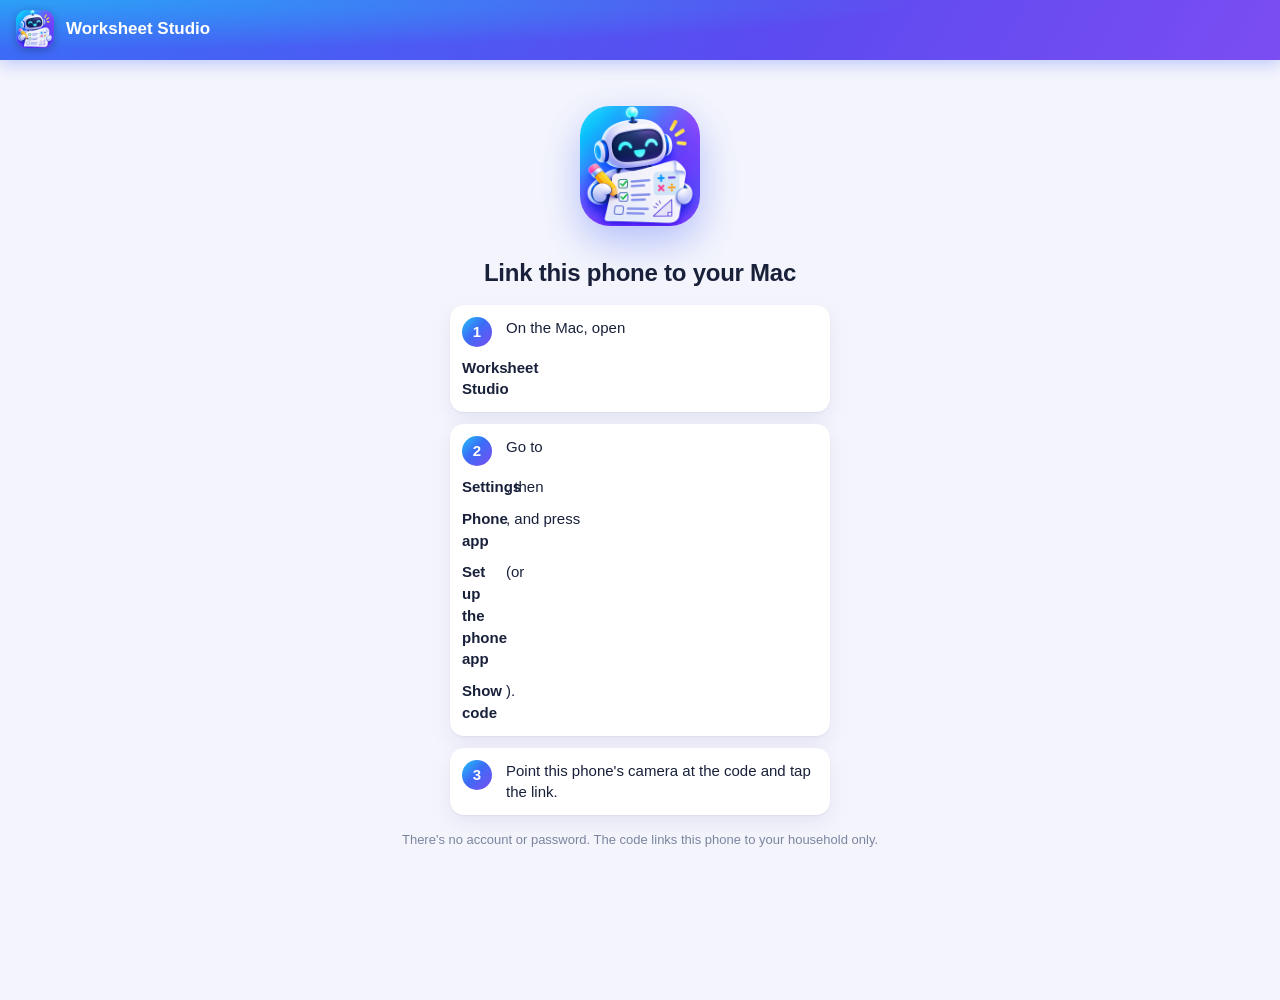
==== app/index.html @ 4eff5974 "Add the Worksheet Studio phone app (installable) Home, To grade, Graded, Progress and Scan screens; " ====
<!DOCTYPE html>
<html lang="en">
<head>
<meta charset="utf-8">
<meta name="viewport" content="width=device-width, initial-scale=1, viewport-fit=cover">
<meta name="theme-color" content="#2B2486">
<meta name="robots" content="noindex">
<title>Worksheet Studio</title>
<link rel="manifest" href="manifest.webmanifest">
<link rel="icon" href="icons/icon-192.png">
<link rel="apple-touch-icon" href="icons/apple-touch.png">
<link rel="stylesheet" href="app.css">
</head>
<body>
<div id="app">
  <header class="top" id="top">
    <img class="logo" src="icons/icon-192.png" alt="">
    <div class="topText"><b id="topTitle">Worksheet Studio</b><span id="syncLine"></span></div>
    <button class="iconBtn" id="refreshBtn" aria-label="Refresh"><svg viewBox="0 0 24 24" width="22" height="22" fill="none" stroke="currentColor" stroke-width="2.2" stroke-linecap="round" stroke-linejoin="round"><path d="M21 12a9 9 0 1 1-3-6.7L21 8"/><path d="M21 3v5h-5"/></svg></button>
  </header>
  <main id="view" class="view"></main>
  <nav class="tabs" id="tabs" aria-label="Sections">
    <button data-tab="home" class="on"><svg viewBox="0 0 24 24"><path d="M3 11 12 3l9 8v9a1 1 0 0 1-1 1h-5v-6h-6v6H4a1 1 0 0 1-1-1z"/></svg><span>Home</span></button>
    <button data-tab="todo"><svg viewBox="0 0 24 24"><rect x="5" y="3" width="14" height="18" rx="2"/><path d="M9 8h6M9 12h6M9 16h3"/></svg><span>To grade</span><i class="badge" id="todoBadge"></i></button>
    <button data-tab="scan" class="scanTab" aria-label="Scan a worksheet"><span class="scanFab"><svg viewBox="0 0 24 24"><path d="M3 8V6a3 3 0 0 1 3-3h2M16 3h2a3 3 0 0 1 3 3v2M21 16v2a3 3 0 0 1-3 3h-2M8 21H6a3 3 0 0 1-3-3v-2"/><circle cx="12" cy="12" r="3.5"/></svg></span><span>Scan</span></button>
    <button data-tab="graded"><svg viewBox="0 0 24 24"><path d="m12 3 2.7 5.6 6.1.9-4.4 4.3 1 6.1L12 17l-5.4 2.9 1-6.1L3.2 9.5l6.1-.9z"/></svg><span>Graded</span></button>
    <button data-tab="kids"><svg viewBox="0 0 24 24"><circle cx="9" cy="8" r="3.5"/><path d="M2.5 20a6.5 6.5 0 0 1 13 0"/><path d="M16 4.5a3.5 3.5 0 0 1 0 7M21.5 20a6.5 6.5 0 0 0-4-6"/></svg><span>Progress</span></button>
  </nav>
</div>
<div id="sheet" class="sheet hidden" role="dialog" aria-modal="true"><div class="sheetPanel" id="sheetPanel"></div></div>
<div id="toast" class="toast hidden"></div>
<script src="lib/render.js"></script>
<script src="lib/smartscan.js"></script>
<script src="app.js"></script>
</body>
</html>
---- app/app.css ----
:root {
  --ink: #18203A; --ink2: #4A5372; --ink3: #7C84A0; --line: #E4E7F2; --paper: #F4F5FC; --white: #fff;
  --blue: #3B5BF6; --blue2: #2D47D6; --wash: #ECEFFE; --violet: #7B4DF2; --cyan: #22C3F8; --navy: #2B2486;
  --yellow: #FFC83D; --green: #1FA36E; --greenW: #E3F6EE; --amber: #D98A00; --amberW: #FFF4DA; --red: #E5484D; --redW: #FDECEC;
  --grad: linear-gradient(135deg, #22C3F8 0%, #3B6CF6 45%, #7B4DF2 100%);
  --r: 16px; --shadow: 0 1px 2px rgba(24,32,58,.06), 0 8px 22px rgba(43,36,134,.08);
  --safeB: env(safe-area-inset-bottom, 0px);
}
* { box-sizing: border-box; -webkit-tap-highlight-color: transparent; }
html, body { margin: 0; background: var(--paper); color: var(--ink); font: 15px/1.45 -apple-system, "Segoe UI", Roboto, "Helvetica Neue", Arial, sans-serif; }
button { font: inherit; color: inherit; cursor: pointer; }
.hidden { display: none !important; }
h1, h2 { margin: 0; letter-spacing: -.01em; }

/* top bar */
.top { position: sticky; top: 0; z-index: 10; display: flex; align-items: center; gap: 12px; padding: calc(10px + env(safe-area-inset-top, 0px)) 16px 12px; color: #fff;
  background: radial-gradient(120% 140% at 0% 0%, rgba(34,195,248,.6), transparent 60%), linear-gradient(120deg, #3B6CF6, #5B4BF0 60%, #7B4DF2); box-shadow: 0 4px 16px rgba(59,91,246,.3); }
.logo { width: 38px; height: 38px; border-radius: 11px; box-shadow: 0 2px 8px rgba(0,0,0,.25); }
.topText { flex: 1; display: flex; flex-direction: column; min-width: 0; }
.topText b { font-size: 17px; }
#syncLine { font-size: 12px; opacity: .9; white-space: nowrap; overflow: hidden; text-overflow: ellipsis; display: flex; align-items: center; gap: 6px; }
.dot { width: 8px; height: 8px; border-radius: 50%; background: #5CF2A8; box-shadow: 0 0 0 3px rgba(92,242,168,.25); flex: 0 0 auto; }
.dot.off { background: #FFC83D; box-shadow: 0 0 0 3px rgba(255,200,61,.25); }
.iconBtn { border: 0; background: rgba(255,255,255,.16); color: #fff; width: 40px; height: 40px; border-radius: 12px; display: grid; place-items: center; }
.iconBtn.turn svg { animation: turn .7s ease; }
@keyframes turn { to { transform: rotate(360deg); } }

.view { padding: 16px 16px calc(110px + var(--safeB)); max-width: 640px; margin: 0 auto; overflow-x: hidden; }
.view > section { animation: in .3s cubic-bezier(.2,.8,.2,1); }
@keyframes in { from { opacity: 0; transform: translateY(8px); } }
.pageT { font-size: 24px; margin: 4px 0 12px; }
h2 { font-size: 16px; margin: 22px 0 10px; }
.hint, .fine { font-size: 13px; color: var(--ink3); margin: 0 0 10px; }

/* bottom tabs */
.tabs { position: fixed; left: 0; right: 0; bottom: 0; z-index: 20; display: grid; grid-template-columns: repeat(5, 1fr); align-items: end; padding: 6px 6px calc(6px + var(--safeB));
  background: rgba(255,255,255,.96); backdrop-filter: blur(12px); border-top: 1px solid var(--line); }
.tabs button { position: relative; border: 0; background: none; display: flex; flex-direction: column; align-items: center; gap: 2px; padding: 6px 0; font-size: 11px; font-weight: 650; color: var(--ink3); }
.tabs svg { width: 24px; height: 24px; fill: none; stroke: currentColor; stroke-width: 2; stroke-linecap: round; stroke-linejoin: round; }
.tabs button.on { color: var(--blue); }
.tabs button.on svg { transform: translateY(-1px); }
.badge { position: absolute; top: 0; left: calc(50% + 6px); min-width: 18px; height: 18px; padding: 0 5px; border-radius: 9px; background: var(--red); color: #fff; font-size: 10.5px; font-style: normal; font-weight: 800; display: grid; place-items: center; }
.badge:empty { display: none; }
.scanTab .scanFab { margin-top: -26px; }
.scanFab { display: grid; place-items: center; width: 58px; height: 58px; border-radius: 20px; background: var(--grad); box-shadow: 0 8px 20px rgba(59,91,246,.45), inset 0 1px 0 rgba(255,255,255,.35); color: #fff; transition: transform .2s cubic-bezier(.34,1.56,.64,1); }
.scanFab svg { width: 28px; height: 28px; fill: none; stroke: #fff; stroke-width: 2.2; stroke-linecap: round; }
.tabs button:active .scanFab { transform: scale(.92); }

/* pairing */
.pair { text-align: center; padding: 30px 6px; }
.pairLogo { width: 120px; height: 120px; border-radius: 30px; box-shadow: 0 16px 40px rgba(59,91,246,.35); animation: bob 2.4s ease-in-out infinite; }
@keyframes bob { 50% { transform: translateY(-8px) rotate(2deg); } }
.pair h1 { margin: 24px 0 14px; font-size: 24px; }
.steps { text-align: left; margin: 0 auto 16px; padding: 0; list-style: none; counter-reset: s; max-width: 380px; display: grid; gap: 12px; }
.steps li { counter-increment: s; display: grid; grid-template-columns: 34px 1fr; gap: 10px; align-items: start; background: #fff; padding: 12px; border-radius: 14px; box-shadow: var(--shadow); }
.steps li::before { content: counter(s); display: grid; place-items: center; width: 30px; height: 30px; border-radius: 50%; background: var(--grad); color: #fff; font-weight: 800; }

/* home */
.hello { font-size: 26px; margin: 4px 0 14px; }
.install { width: 100%; display: flex; align-items: center; gap: 12px; padding: 12px; margin-bottom: 14px; border: 0; border-radius: var(--r); background: #fff; box-shadow: var(--shadow); text-align: left; }
.install img { width: 44px; height: 44px; border-radius: 12px; }
.install span { flex: 1; display: flex; flex-direction: column; }
.install small { color: var(--ink3); }
.install i { font-style: normal; font-weight: 800; color: #fff; background: var(--grad); padding: 8px 14px; border-radius: 999px; }
.stats { display: grid; grid-template-columns: repeat(3, 1fr); gap: 10px; }
.stat { border: 0; text-align: left; padding: 14px 12px; border-radius: var(--r); background: #fff; box-shadow: var(--shadow); display: flex; flex-direction: column; }
.stat b { font-size: 26px; line-height: 1.1; font-weight: 800; }
.stat span { font-size: 12px; color: var(--ink3); font-weight: 600; }
.stat.s1 { background: linear-gradient(140deg, #3B6CF6, #5B4BF0); color: #fff; } .stat.s1 span { color: rgba(255,255,255,.85); }
.stats.mini .stat { padding: 10px 12px; } .stats.mini b { font-size: 21px; }
.kidCards { display: grid; gap: 10px; }
.kid { display: flex; align-items: center; gap: 12px; padding: 12px 14px; border: 0; border-radius: var(--r); background: #fff; box-shadow: var(--shadow); text-align: left; border-left: 5px solid var(--c); }
.kMain { flex: 1; display: flex; flex-direction: column; } .kMain small, .kNums small { color: var(--ink3); font-size: 12.5px; }
.kNums { display: flex; flex-direction: column; align-items: flex-end; } .kNums b { font-size: 22px; font-weight: 800; }
.av { display: inline-grid; place-items: center; width: 40px; height: 40px; border-radius: 50%; background: var(--c); color: #fff; font-weight: 800; flex: 0 0 auto; }
.av.big { width: 56px; height: 56px; font-size: 22px; }
.bigScan { width: 100%; margin-top: 22px; display: flex; align-items: center; gap: 14px; padding: 14px; border: 0; border-radius: 20px; background: #fff; box-shadow: var(--shadow); text-align: left; }
.bigScan span:last-child { display: flex; flex-direction: column; } .bigScan small { color: var(--ink3); }
.good { color: var(--green); } .ok { color: var(--amber); } .low { color: var(--red); }

/* lists */
.list { display: grid; grid-template-columns: minmax(0, 1fr); gap: 8px; }
.rSide b { white-space: nowrap; }
.row { display: flex; align-items: center; gap: 12px; width: 100%; padding: 12px 14px; border: 0; border-radius: 14px; background: #fff; box-shadow: var(--shadow); text-align: left; }
.row:active { transform: scale(.985); }
.rMain { flex: 1; min-width: 0; display: flex; flex-direction: column; }
.rMain b { white-space: nowrap; overflow: hidden; text-overflow: ellipsis; }
.rMain small { color: var(--ink3); font-size: 12.5px; white-space: nowrap; overflow: hidden; text-overflow: ellipsis; }
.rSide { display: flex; flex-direction: column; align-items: flex-end; font-size: 12.5px; flex: 0 0 auto; }
.rSide small { color: var(--ink3); }
.rSide b.done { color: var(--green); } .rSide b.err { color: var(--red); } .rSide b.wait, .rSide b.busy { color: var(--blue2); }
.sub { display: grid; place-items: center; width: 40px; height: 40px; border-radius: 12px; font-size: 20px; background: color-mix(in srgb, var(--c, #3B5BF6) 13%, white); flex: 0 0 auto; }
.sub.big { width: 52px; height: 52px; font-size: 26px; }
.sheetRow { border-left: 4px solid var(--c); }
.pill { flex: 0 0 auto; font-size: 11.5px; font-weight: 750; padding: 3px 10px; border-radius: 999px; background: #EEF0F5; color: #5B6577; }
.pill.p-printed { background: var(--wash); color: var(--blue2); } .pill.p-started { background: var(--amberW); color: var(--amber); }
.pill.p-sent { background: var(--greenW); color: var(--green); }
.sIc { display: grid; place-items: center; width: 38px; height: 38px; border-radius: 50%; background: var(--wash); font-size: 17px; flex: 0 0 auto; }
.scan.done .sIc { background: var(--greenW); color: var(--green); font-size: 20px; }
.scan.err .sIc { background: var(--redW); color: var(--red); font-weight: 900; }
.chips { display: flex; gap: 8px; overflow-x: auto; padding: 2px 0 12px; scrollbar-width: none; }
.chips::-webkit-scrollbar { display: none; }
.chips button { flex: 0 0 auto; border: 1.5px solid var(--line); background: #fff; border-radius: 999px; padding: 7px 15px; font-weight: 650; font-size: 13.5px; color: var(--ink2); }
.chips button.on { background: var(--navy); border-color: var(--navy); color: #fff; }
.dayHead { font-size: 12.5px; font-weight: 750; color: var(--ink3); margin: 10px 2px 0; }
.grade { display: grid; place-items: center; width: 44px; height: 44px; border-radius: 50%; font-weight: 900; font-size: 18px; flex: 0 0 auto; border: 2.5px solid currentColor; }
.grade.g-good { color: var(--green); } .grade.g-ok { color: var(--amber); } .grade.g-low { color: var(--red); }
.pct { font-weight: 800; color: var(--ink2); }
.empty { color: var(--ink3); }
.emptyBig { text-align: center; padding: 40px 10px; display: flex; flex-direction: column; align-items: center; gap: 4px; }
.emptyBig span { font-size: 48px; } .emptyBig small { color: var(--ink3); }

/* progress */
.kidHero { display: flex; align-items: center; gap: 14px; padding: 16px; border-radius: 20px; background: #fff; box-shadow: var(--shadow); margin-bottom: 10px; border-top: 5px solid var(--c); }
.kidHero > div:nth-child(2) { flex: 1; } .kidHero p { margin: 0; color: var(--ink3); }
.kh { display: flex; flex-direction: column; align-items: flex-end; } .kh b { font-size: 34px; font-weight: 900; line-height: 1; } .kh small { color: var(--ink3); font-size: 12px; }
.card { background: #fff; border-radius: var(--r); box-shadow: var(--shadow); padding: 14px; }
.spark { width: 100%; height: auto; aspect-ratio: 320 / 90; display: block; }
.spark .ln { fill: none; stroke: var(--blue); stroke-width: 3; stroke-linejoin: round; stroke-linecap: round; }
.spark .pt { stroke: #fff; stroke-width: 2; fill: var(--blue); } .spark .pt.good { fill: var(--green); } .spark .pt.ok { fill: var(--amber); } .spark .pt.low { fill: var(--red); }
.spark .ref { stroke: var(--line); stroke-dasharray: 4 4; } .spark .refT { font-size: 10px; fill: var(--ink3); text-anchor: end; }
.bars { display: grid; gap: 12px; }
.bar { display: grid; grid-template-columns: 1fr auto auto; grid-template-rows: auto auto; column-gap: 8px; align-items: center; }
.bl { font-weight: 650; font-size: 14px; } .bar b { font-weight: 800; } .bar small { color: var(--ink3); font-size: 11px; }
.bt { grid-column: 1 / -1; height: 8px; border-radius: 4px; background: #EEF0F7; overflow: hidden; margin-top: 4px; }
.bt i { display: block; height: 100%; border-radius: 4px; background: var(--c); animation: grow .8s cubic-bezier(.2,.8,.2,1); transform-origin: left; }
@keyframes grow { from { transform: scaleX(0); } }
.weak div { display: flex; justify-content: space-between; padding: 8px 0; border-bottom: 1px solid var(--line); }
.weak b { font-weight: 800; }

/* bottom sheet */
.sheet { position: fixed; inset: 0; z-index: 50; background: rgba(24,32,58,0); transition: background .25s; }
.sheet.open { background: rgba(24,32,58,.45); }
.sheetPanel { position: absolute; left: 0; right: 0; bottom: 0; max-height: 88vh; overflow-y: auto; background: #fff; border-radius: 22px 22px 0 0; padding: 22px 18px calc(18px + var(--safeB)); transform: translateY(100%); transition: transform .3s cubic-bezier(.2,.8,.2,1); max-width: 640px; margin: 0 auto; }
.sheetPanel::before { content: ""; display: block; width: 44px; height: 5px; border-radius: 3px; background: var(--line); margin: -10px auto 14px; }
.sheet.open .sheetPanel { transform: none; }
.shHead, .resHead { display: flex; gap: 14px; align-items: center; margin-bottom: 14px; }
.shHead h2, .resHead h2 { margin: 0; font-size: 19px; } .shHead p, .resHead p { margin: 2px 0 0; color: var(--ink3); }
.facts { display: grid; grid-template-columns: auto 1fr; gap: 6px 14px; margin: 0 0 18px; } .facts dt { color: var(--ink3); } .facts dd { margin: 0; font-weight: 650; }
.bigGrade { display: grid; place-items: center; width: 74px; height: 74px; border-radius: 50%; border: 4px solid currentColor; font-size: 30px; font-weight: 900; line-height: 1; flex: 0 0 auto; transform: rotate(-6deg); animation: stamp .5s cubic-bezier(.34,1.56,.64,1); }
.bigGrade small { font-size: 12px; font-weight: 700; }
.bigGrade.g-good { color: var(--green); } .bigGrade.g-ok { color: var(--amber); } .bigGrade.g-low { color: var(--red); }
@keyframes stamp { from { transform: scale(1.8) rotate(-20deg); opacity: 0; } }
.tally b.ok { color: var(--green); } .tally b.no { color: var(--red); }
.qs { list-style: none; margin: 0 0 16px; padding: 0; display: grid; gap: 8px; }
.qs li { display: flex; gap: 10px; padding: 10px; border-radius: 12px; background: #F8F9FD; }
.qm { display: grid; place-items: center; width: 28px; height: 28px; border-radius: 50%; font-weight: 900; flex: 0 0 auto; color: #fff; }
.qs .qok .qm { background: var(--green); } .qs .qno .qm { background: var(--red); } .qs .qhalf .qm { background: var(--amber); } .qs .qwait .qm { background: var(--ink3); }
.qq { margin: 0 0 4px; font-size: 13.5px; } .qa { margin: 0; font-size: 13.5px; color: var(--ink2); }
.key { color: var(--green); font-weight: 650; }

/* buttons */
.primary, .ghost { display: flex; align-items: center; justify-content: center; gap: 8px; border-radius: 14px; padding: 14px; font-weight: 750; font-size: 16px; border: 0; }
.primary { background: var(--grad); color: #fff; box-shadow: 0 6px 16px rgba(59,91,246,.35); }
.primary:disabled { background: #C9CEE0; box-shadow: none; }
.ghost { background: #fff; border: 1.5px solid var(--line); color: var(--ink2); }
.wide { width: 100%; margin-top: 10px; }
.link { border: 0; background: none; color: var(--blue); font-weight: 700; padding: 6px; }

/* scan */
.which { display: flex; align-items: center; gap: 12px; padding: 12px 14px; border-radius: var(--r); background: #fff; box-shadow: var(--shadow); border: 2px dashed #BCC6F2; }
.which.set { border: 2px solid var(--blue); }
.warn { background: var(--redW); color: #B42318; padding: 10px 12px; border-radius: 12px; font-size: 13.5px; font-weight: 600; margin: 10px 0 0; }
.warn.soft { background: var(--amberW); color: #8A5A00; }
.pages { display: grid; grid-template-columns: repeat(3, 1fr); gap: 10px; margin: 14px 0; }
.pg { position: relative; aspect-ratio: 3 / 4; border-radius: 10px; overflow: hidden; background: #fff; box-shadow: 0 3px 10px rgba(0,0,0,.15); animation: pop .35s cubic-bezier(.34,1.56,.64,1); }
.pg.bad { outline: 3px solid var(--red); }
@keyframes pop { from { transform: scale(.6); opacity: 0; } }
.pg img { width: 100%; height: 100%; object-fit: cover; display: block; }
.pgL { position: absolute; left: 6px; bottom: 6px; background: var(--navy); color: #fff; font-size: 11.5px; font-weight: 800; border-radius: 999px; padding: 2px 8px; display: flex; align-items: center; gap: 4px; }
.pg button { position: absolute; right: 5px; top: 5px; width: 28px; height: 28px; border-radius: 50%; border: 0; background: rgba(0,0,0,.6); color: #fff; font-size: 18px; line-height: 1; }
.addTile { display: grid; place-items: center; aspect-ratio: 3 / 4; border-radius: 10px; border: 2.5px dashed #B9C3F5; color: var(--blue); font-weight: 800; font-size: 13px; text-align: center; padding: 8px; background: #F5F7FF; }
.addTile b { display: block; font-size: 30px; line-height: 1; }
.scanBtns { display: grid; grid-template-columns: 1.4fr 1fr; gap: 10px; }
.btnCam, .btnLib { display: flex; align-items: center; justify-content: center; padding: 14px 10px; border-radius: 14px; font-weight: 750; text-align: center; }
.btnCam { background: var(--yellow); color: #3A2600; box-shadow: inset 0 -3px 0 rgba(0,0,0,.1); }
.btnLib { background: #fff; border: 1.5px solid var(--line); color: var(--ink2); }
.tips { margin: 16px 0 0; padding-left: 20px; color: var(--ink3); font-size: 13px; }

.spin { display: inline-block; width: 18px; height: 18px; border-radius: 50%; border: 3px solid rgba(59,91,246,.25); border-top-color: var(--blue); animation: turn .8s linear infinite; }
.spin.sm { width: 13px; height: 13px; border-width: 2px; border-color: rgba(255,255,255,.4); border-top-color: #fff; }
.toast { position: fixed; left: 16px; right: 16px; bottom: calc(96px + var(--safeB)); z-index: 60; margin: 0 auto; max-width: 480px; background: var(--ink); color: #fff; padding: 13px 16px; border-radius: 14px; font-weight: 600; box-shadow: 0 10px 30px rgba(0,0,0,.25); animation: toastIn .35s cubic-bezier(.34,1.56,.64,1); }
.toast.good { background: var(--green); }
@keyframes toastIn { from { transform: translateY(20px); opacity: 0; } }
@media (prefers-reduced-motion: reduce) { *, *::before, *::after { animation: none !important; transition: none !important; } }
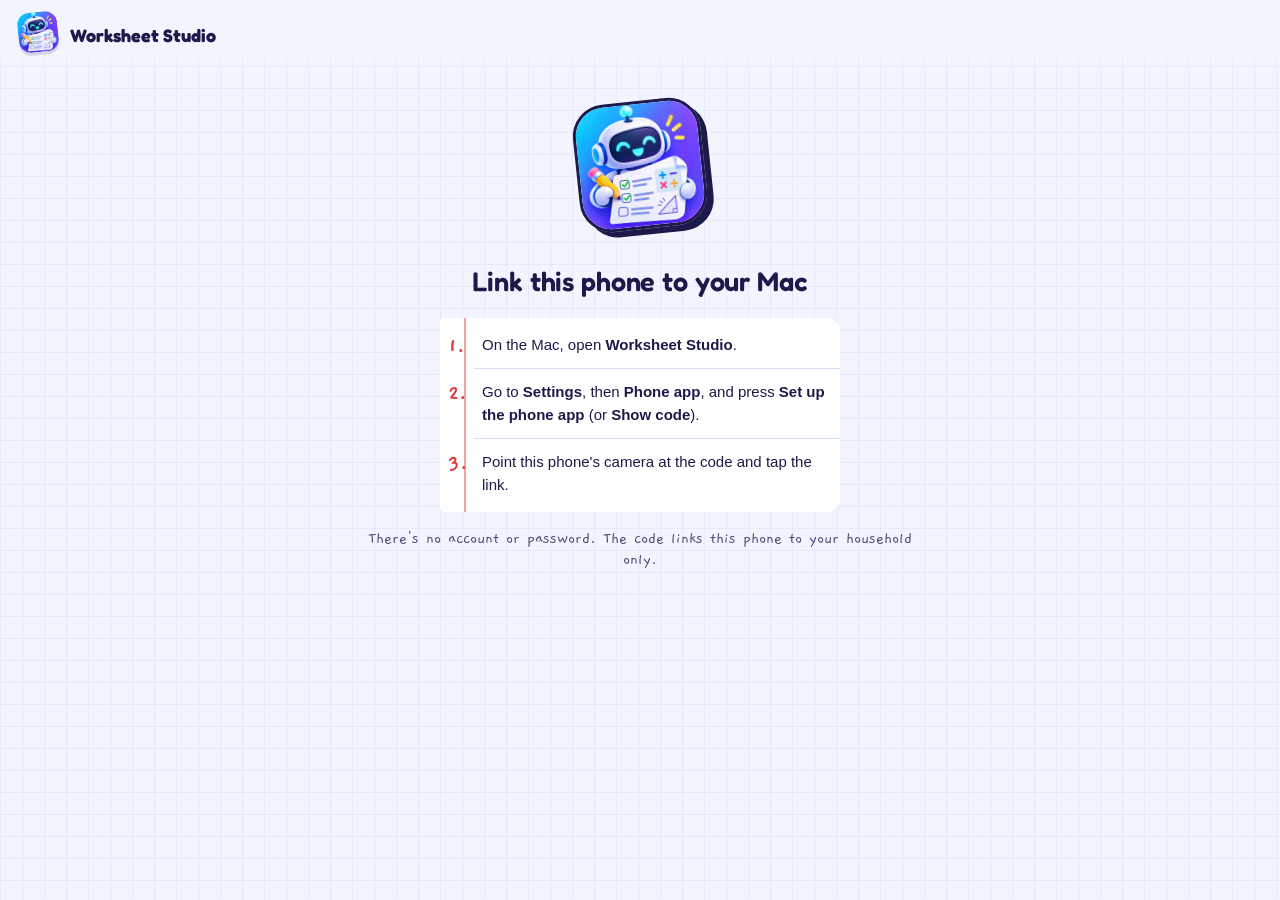
==== commit 3bba63bf: "Phone app: grading-desk design, per-phone names Graph paper, notebook-paper lists, red-pen grade mar" ====
--- a/app/index.html
+++ b/app/index.html
@@ -9,12 +9,14 @@
 <link rel="manifest" href="manifest.webmanifest">
 <link rel="icon" href="icons/icon-192.png">
 <link rel="apple-touch-icon" href="icons/apple-touch.png">
+<link rel="preconnect" href="https://fonts.googleapis.com"><link rel="preconnect" href="https://fonts.gstatic.com" crossorigin>
+<link rel="stylesheet" href="https://fonts.googleapis.com/css2?family=Fredoka:wght@500;600;700&family=Gaegu:wght@400;700&display=swap">
 <link rel="stylesheet" href="app.css">
 </head>
 <body>
 <div id="app">
   <header class="top" id="top">
-    <img class="logo" src="icons/icon-192.png" alt="">
+    <button class="logoBtn" data-act="me" aria-label="About this phone"><img class="logo" src="icons/icon-192.png" alt=""></button>
     <div class="topText"><b id="topTitle">Worksheet Studio</b><span id="syncLine"></span></div>
     <button class="iconBtn" id="refreshBtn" aria-label="Refresh"><svg viewBox="0 0 24 24" width="22" height="22" fill="none" stroke="currentColor" stroke-width="2.2" stroke-linecap="round" stroke-linejoin="round"><path d="M21 12a9 9 0 1 1-3-6.7L21 8"/><path d="M21 3v5h-5"/></svg></button>
   </header>
@@ -22,7 +24,7 @@
   <nav class="tabs" id="tabs" aria-label="Sections">
     <button data-tab="home" class="on"><svg viewBox="0 0 24 24"><path d="M3 11 12 3l9 8v9a1 1 0 0 1-1 1h-5v-6h-6v6H4a1 1 0 0 1-1-1z"/></svg><span>Home</span></button>
     <button data-tab="todo"><svg viewBox="0 0 24 24"><rect x="5" y="3" width="14" height="18" rx="2"/><path d="M9 8h6M9 12h6M9 16h3"/></svg><span>To grade</span><i class="badge" id="todoBadge"></i></button>
-    <button data-tab="scan" class="scanTab" aria-label="Scan a worksheet"><span class="scanFab"><svg viewBox="0 0 24 24"><path d="M3 8V6a3 3 0 0 1 3-3h2M16 3h2a3 3 0 0 1 3 3v2M21 16v2a3 3 0 0 1-3 3h-2M8 21H6a3 3 0 0 1-3-3v-2"/><circle cx="12" cy="12" r="3.5"/></svg></span><span>Scan</span></button>
+    <button data-tab="scan" class="scanTab" aria-label="Scan a worksheet"><span class="robotBtn"><img src="icons/icon-192.png" alt=""></span><span>Scan</span></button>
     <button data-tab="graded"><svg viewBox="0 0 24 24"><path d="m12 3 2.7 5.6 6.1.9-4.4 4.3 1 6.1L12 17l-5.4 2.9 1-6.1L3.2 9.5l6.1-.9z"/></svg><span>Graded</span></button>
     <button data-tab="kids"><svg viewBox="0 0 24 24"><circle cx="9" cy="8" r="3.5"/><path d="M2.5 20a6.5 6.5 0 0 1 13 0"/><path d="M16 4.5a3.5 3.5 0 0 1 0 7M21.5 20a6.5 6.5 0 0 0-4-6"/></svg><span>Progress</span></button>
   </nav>
--- a/app/app.css
+++ b/app/app.css
@@ -1,185 +1,235 @@
+/* Worksheet Studio phone app: "the grading desk".
+   Graph paper underneath, lined notebook paper for lists, a red pen for marks, a highlighter for
+   titles, and the robot as the scan button. Boldness goes into the red-pen marks; the rest stays quiet. */
 :root {
-  --ink: #18203A; --ink2: #4A5372; --ink3: #7C84A0; --line: #E4E7F2; --paper: #F4F5FC; --white: #fff;
-  --blue: #3B5BF6; --blue2: #2D47D6; --wash: #ECEFFE; --violet: #7B4DF2; --cyan: #22C3F8; --navy: #2B2486;
-  --yellow: #FFC83D; --green: #1FA36E; --greenW: #E3F6EE; --amber: #D98A00; --amberW: #FFF4DA; --red: #E5484D; --redW: #FDECEC;
-  --grad: linear-gradient(135deg, #22C3F8 0%, #3B6CF6 45%, #7B4DF2 100%);
-  --r: 16px; --shadow: 0 1px 2px rgba(24,32,58,.06), 0 8px 22px rgba(43,36,134,.08);
-  --safeB: env(safe-area-inset-bottom, 0px);
+  --grid: #F2F5FD; --gridLine: rgba(59, 91, 246, .075);
+  --ink: #1C1A4A; --ink2: #4B4F78; --ink3: #8389AC; --rule: #D5DEF6; --paper: #FFFFFF;
+  --blue: #3B5BF6; --cyan: #22C3F8; --violet: #7B4DF2;
+  --pen: #E0393E; --hl: #FFE15A; --hlSoft: rgba(255, 225, 90, .55); --mint: #12A37A; --amber: #C77C00;
+  --display: "Fredoka", "Baloo 2", ui-rounded, "Segoe UI", Roboto, sans-serif;
+  --hand: "Gaegu", "Patrick Hand", "Comic Neue", cursive;
+  --body: Roboto, "Segoe UI", -apple-system, "Helvetica Neue", Arial, sans-serif;
+  --safeB: env(safe-area-inset-bottom, 0px); --safeT: env(safe-area-inset-top, 0px);
 }
 * { box-sizing: border-box; -webkit-tap-highlight-color: transparent; }
-html, body { margin: 0; background: var(--paper); color: var(--ink); font: 15px/1.45 -apple-system, "Segoe UI", Roboto, "Helvetica Neue", Arial, sans-serif; }
+html, body { margin: 0; color: var(--ink); font: 15px/1.5 var(--body); background-color: var(--grid);
+  background-image: linear-gradient(var(--gridLine) 1px, transparent 1px), linear-gradient(90deg, var(--gridLine) 1px, transparent 1px);
+  background-size: 22px 22px; background-attachment: fixed; }
 button { font: inherit; color: inherit; cursor: pointer; }
 .hidden { display: none !important; }
-h1, h2 { margin: 0; letter-spacing: -.01em; }
-
-/* top bar */
-.top { position: sticky; top: 0; z-index: 10; display: flex; align-items: center; gap: 12px; padding: calc(10px + env(safe-area-inset-top, 0px)) 16px 12px; color: #fff;
-  background: radial-gradient(120% 140% at 0% 0%, rgba(34,195,248,.6), transparent 60%), linear-gradient(120deg, #3B6CF6, #5B4BF0 60%, #7B4DF2); box-shadow: 0 4px 16px rgba(59,91,246,.3); }
-.logo { width: 38px; height: 38px; border-radius: 11px; box-shadow: 0 2px 8px rgba(0,0,0,.25); }
-.topText { flex: 1; display: flex; flex-direction: column; min-width: 0; }
-.topText b { font-size: 17px; }
-#syncLine { font-size: 12px; opacity: .9; white-space: nowrap; overflow: hidden; text-overflow: ellipsis; display: flex; align-items: center; gap: 6px; }
-.dot { width: 8px; height: 8px; border-radius: 50%; background: #5CF2A8; box-shadow: 0 0 0 3px rgba(92,242,168,.25); flex: 0 0 auto; }
-.dot.off { background: #FFC83D; box-shadow: 0 0 0 3px rgba(255,200,61,.25); }
-.iconBtn { border: 0; background: rgba(255,255,255,.16); color: #fff; width: 40px; height: 40px; border-radius: 12px; display: grid; place-items: center; }
+h1, h2, h3 { margin: 0; font-family: var(--display); font-weight: 600; letter-spacing: -.005em; }
+:focus-visible { outline: 3px solid var(--blue); outline-offset: 2px; border-radius: 6px; }
+
+/* ---------- top: the robot on the desk, no bar ---------- */
+.top { position: sticky; top: 0; z-index: 10; display: flex; align-items: center; gap: 12px; padding: calc(12px + var(--safeT)) 18px 10px;
+  background: linear-gradient(var(--grid) 70%, rgba(242,245,253,0)); }
+.logo { width: 40px; height: 40px; border-radius: 12px; transform: rotate(-6deg); box-shadow: 0 3px 0 rgba(28,26,74,.15); }
+.topText { flex: 1; min-width: 0; display: flex; flex-direction: column; line-height: 1.15; }
+.topText b { font-family: var(--display); font-weight: 700; font-size: 18px; }
+#syncLine { font-family: var(--hand); font-size: 16px; color: var(--ink2); white-space: nowrap; overflow: hidden; text-overflow: ellipsis; display: flex; align-items: center; gap: 6px; }
+.dot { width: 8px; height: 8px; border-radius: 50%; background: var(--mint); flex: 0 0 auto; }
+.dot.off { background: var(--amber); }
+.iconBtn { border: 2px solid var(--ink); background: var(--paper); color: var(--ink); width: 40px; height: 40px; border-radius: 50%; display: grid; place-items: center; box-shadow: 2px 2px 0 var(--ink); }
+.iconBtn:active { transform: translate(2px, 2px); box-shadow: none; }
 .iconBtn.turn svg { animation: turn .7s ease; }
 @keyframes turn { to { transform: rotate(360deg); } }
 
-.view { padding: 16px 16px calc(110px + var(--safeB)); max-width: 640px; margin: 0 auto; overflow-x: hidden; }
-.view > section { animation: in .3s cubic-bezier(.2,.8,.2,1); }
-@keyframes in { from { opacity: 0; transform: translateY(8px); } }
-.pageT { font-size: 24px; margin: 4px 0 12px; }
-h2 { font-size: 16px; margin: 22px 0 10px; }
-.hint, .fine { font-size: 13px; color: var(--ink3); margin: 0 0 10px; }
-
-/* bottom tabs */
-.tabs { position: fixed; left: 0; right: 0; bottom: 0; z-index: 20; display: grid; grid-template-columns: repeat(5, 1fr); align-items: end; padding: 6px 6px calc(6px + var(--safeB));
-  background: rgba(255,255,255,.96); backdrop-filter: blur(12px); border-top: 1px solid var(--line); }
-.tabs button { position: relative; border: 0; background: none; display: flex; flex-direction: column; align-items: center; gap: 2px; padding: 6px 0; font-size: 11px; font-weight: 650; color: var(--ink3); }
+.view { padding: 6px 18px calc(118px + var(--safeB)); max-width: 620px; margin: 0 auto; overflow-x: hidden; }
+.view > section { animation: in .28s ease-out; }
+@keyframes in { from { opacity: 0; transform: translateY(6px); } }
+
+/* page titles get one highlighter stroke */
+.pageT, .hello { font-size: 30px; font-weight: 700; margin: 6px 0 14px; line-height: 1.15; }
+.pageT span, .hello span { background: linear-gradient(transparent 52%, var(--hlSoft) 52%, var(--hlSoft) 90%, transparent 90%); padding: 0 4px; margin-left: -4px; box-decoration-break: clone; -webkit-box-decoration-break: clone; }
+h2 { font-size: 18px; margin: 24px 0 10px; }
+.hint, .fine { font-family: var(--hand); font-size: 17px; color: var(--ink2); margin: 0 0 10px; line-height: 1.25; }
+
+/* ---------- bottom: ink bar with the robot as the scan button ---------- */
+.tabs { position: fixed; left: 10px; right: 10px; bottom: calc(10px + var(--safeB)); z-index: 20; display: grid; grid-template-columns: repeat(5, 1fr); align-items: end;
+  padding: 8px 4px 7px; background: var(--ink); border-radius: 22px; box-shadow: 0 10px 28px rgba(28,26,74,.35); max-width: 600px; margin: 0 auto; }
+.tabs button { position: relative; border: 0; background: none; display: flex; flex-direction: column; align-items: center; gap: 3px; padding: 4px 0; font-size: 11px; font-weight: 600; color: rgba(255,255,255,.62); }
 .tabs svg { width: 24px; height: 24px; fill: none; stroke: currentColor; stroke-width: 2; stroke-linecap: round; stroke-linejoin: round; }
-.tabs button.on { color: var(--blue); }
-.tabs button.on svg { transform: translateY(-1px); }
-.badge { position: absolute; top: 0; left: calc(50% + 6px); min-width: 18px; height: 18px; padding: 0 5px; border-radius: 9px; background: var(--red); color: #fff; font-size: 10.5px; font-style: normal; font-weight: 800; display: grid; place-items: center; }
+.tabs button.on { color: #fff; }
+.tabs button.on::after { content: ""; position: absolute; bottom: -4px; width: 18px; height: 3px; border-radius: 2px; background: var(--hl); }
+.badge { position: absolute; top: -2px; left: calc(50% + 5px); min-width: 18px; height: 18px; padding: 0 5px; border-radius: 9px; background: var(--pen); color: #fff; font-size: 10.5px; font-style: normal; font-weight: 800; display: grid; place-items: center; border: 2px solid var(--ink); }
 .badge:empty { display: none; }
-.scanTab .scanFab { margin-top: -26px; }
-.scanFab { display: grid; place-items: center; width: 58px; height: 58px; border-radius: 20px; background: var(--grad); box-shadow: 0 8px 20px rgba(59,91,246,.45), inset 0 1px 0 rgba(255,255,255,.35); color: #fff; transition: transform .2s cubic-bezier(.34,1.56,.64,1); }
-.scanFab svg { width: 28px; height: 28px; fill: none; stroke: #fff; stroke-width: 2.2; stroke-linecap: round; }
-.tabs button:active .scanFab { transform: scale(.92); }
-
-/* pairing */
-.pair { text-align: center; padding: 30px 6px; }
-.pairLogo { width: 120px; height: 120px; border-radius: 30px; box-shadow: 0 16px 40px rgba(59,91,246,.35); animation: bob 2.4s ease-in-out infinite; }
-@keyframes bob { 50% { transform: translateY(-8px) rotate(2deg); } }
-.pair h1 { margin: 24px 0 14px; font-size: 24px; }
-.steps { text-align: left; margin: 0 auto 16px; padding: 0; list-style: none; counter-reset: s; max-width: 380px; display: grid; gap: 12px; }
-.steps li { counter-increment: s; display: grid; grid-template-columns: 34px 1fr; gap: 10px; align-items: start; background: #fff; padding: 12px; border-radius: 14px; box-shadow: var(--shadow); }
-.steps li::before { content: counter(s); display: grid; place-items: center; width: 30px; height: 30px; border-radius: 50%; background: var(--grad); color: #fff; font-weight: 800; }
-
-/* home */
-.hello { font-size: 26px; margin: 4px 0 14px; }
-.install { width: 100%; display: flex; align-items: center; gap: 12px; padding: 12px; margin-bottom: 14px; border: 0; border-radius: var(--r); background: #fff; box-shadow: var(--shadow); text-align: left; }
+.robotBtn { display: grid; place-items: center; width: 64px; height: 64px; margin-top: -30px; border-radius: 50%; background: var(--hl); border: 3px solid var(--ink); box-shadow: 0 6px 0 rgba(0,0,0,.25); overflow: hidden; }
+.robotBtn img { width: 112%; height: 112%; object-fit: cover; }
+.scanTab.on::after { display: none; }
+.scanTab:active .robotBtn { transform: translateY(3px); box-shadow: 0 3px 0 rgba(0,0,0,.25); }
+.scanTab.on .robotBtn { animation: blink .5s ease; }
+@keyframes blink { 40% { transform: scale(1.08) rotate(-6deg); } }
+
+/* ---------- lined notebook paper for every list ---------- */
+.paper { position: relative; background: var(--paper); border-radius: 4px 14px 14px 4px; padding: 4px 0 4px 26px; box-shadow: 0 1px 0 var(--rule), 3px 4px 0 rgba(28,26,74,.06); }
+.paper::before { content: ""; position: absolute; left: 18px; top: 0; bottom: 0; width: 2px; background: rgba(224,57,62,.45); }
+.paper::after { content: ""; position: absolute; left: 5px; top: 18px; bottom: 18px; width: 7px; background: radial-gradient(circle, var(--grid) 3.2px, transparent 3.6px) 0 0 / 7px 64px repeat-y; }
+.row { display: flex; align-items: center; gap: 12px; width: 100%; min-height: 60px; padding: 10px 14px 10px 10px; border: 0; border-bottom: 1px solid var(--rule); background: none; text-align: left; }
+.row:last-child { border-bottom: 0; }
+.row:active { background: rgba(255,225,90,.25); }
+.rMain { flex: 1; min-width: 0; display: flex; flex-direction: column; line-height: 1.3; }
+.rMain b { font-weight: 600; white-space: nowrap; overflow: hidden; text-overflow: ellipsis; }
+.rMain small { color: var(--ink3); font-size: 13px; white-space: nowrap; overflow: hidden; text-overflow: ellipsis; }
+.rSide { display: flex; flex-direction: column; align-items: flex-end; flex: 0 0 auto; text-align: right; }
+.rSide b { font-family: var(--hand); font-size: 18px; font-weight: 700; white-space: nowrap; line-height: 1.1; }
+.rSide small { color: var(--ink3); font-size: 12px; }
+.rSide b.done { color: var(--mint); } .rSide b.err { color: var(--pen); } .rSide b.wait, .rSide b.busy { color: var(--blue); }
+.list { display: grid; grid-template-columns: minmax(0, 1fr); }
+.sub { display: grid; place-items: center; width: 38px; height: 38px; font-size: 22px; flex: 0 0 auto; }
+.sub.big { width: 52px; height: 52px; font-size: 34px; }
+.tag { flex: 0 0 auto; font-family: var(--hand); font-size: 17px; font-weight: 700; padding: 0 8px; border-radius: 4px; color: var(--ink2); line-height: 1.35; }
+.tag.t-printed { background: rgba(59,91,246,.12); color: var(--blue); }
+.tag.t-started { background: var(--hlSoft); color: #7A5A00; }
+.tag.t-new { background: #EEF0F7; }
+.tag.t-sent { background: rgba(18,163,122,.14); color: var(--mint); }
+.sIc { display: grid; place-items: center; width: 38px; height: 38px; font-size: 20px; flex: 0 0 auto; }
+.dayHead { font-family: var(--hand); font-size: 18px; font-weight: 700; color: var(--pen); padding: 8px 10px 0; }
+.empty { font-family: var(--hand); font-size: 18px; color: var(--ink2); }
+.emptyBig { text-align: center; padding: 34px 10px; display: flex; flex-direction: column; align-items: center; gap: 2px; }
+.emptyBig span { font-size: 46px; } .emptyBig b { font-family: var(--display); font-size: 19px; } .emptyBig small { font-family: var(--hand); font-size: 18px; color: var(--ink2); }
+
+/* ---------- the red pen: hand-drawn circle around a handwritten grade ---------- */
+.mark { position: relative; display: grid; place-items: center; width: 50px; height: 46px; flex: 0 0 auto; color: var(--pen); transform: rotate(-7deg); }
+.mark svg { position: absolute; inset: -4px; width: calc(100% + 8px); height: calc(100% + 8px); overflow: visible; }
+.mark path { fill: none; stroke: currentColor; stroke-width: 2.4; stroke-linecap: round; }
+.mark b { font-family: var(--hand); font-weight: 700; font-size: 25px; line-height: 1; }
+.mark.big { width: 92px; height: 84px; } .mark.big b { font-size: 46px; } .mark.big path { stroke-width: 3.2; }
+.mark.draw path { stroke-dasharray: 260; stroke-dashoffset: 260; animation: draw .7s .15s cubic-bezier(.6,.1,.3,1) forwards; }
+.mark.draw b { animation: ink .35s ease-out both; }
+@keyframes draw { to { stroke-dashoffset: 0; } }
+@keyframes ink { from { opacity: 0; transform: scale(1.4); } }
+.pct { font-family: var(--display); font-weight: 600; color: var(--ink2); }
+
+/* ---------- home ---------- */
+.reportCard { display: grid; grid-template-columns: repeat(3, 1fr); background: var(--paper); border: 2px solid var(--ink); border-radius: 14px; box-shadow: 4px 4px 0 var(--ink); overflow: hidden; }
+.reportCard button, .reportCard div { border: 0; background: none; padding: 12px 10px 10px; display: flex; flex-direction: column; text-align: left; border-left: 2px dashed var(--rule); }
+.reportCard > :first-child { border-left: 0; background: var(--hl); }
+.reportCard b { font-family: var(--display); font-weight: 700; font-size: 30px; line-height: 1.05; }
+.reportCard span { font-family: var(--hand); font-size: 16px; color: var(--ink2); line-height: 1.1; }
+.install { width: 100%; display: flex; align-items: center; gap: 12px; padding: 12px; margin: 0 0 16px; border: 2px dashed var(--blue); border-radius: 14px; background: var(--paper); text-align: left; }
 .install img { width: 44px; height: 44px; border-radius: 12px; }
 .install span { flex: 1; display: flex; flex-direction: column; }
-.install small { color: var(--ink3); }
-.install i { font-style: normal; font-weight: 800; color: #fff; background: var(--grad); padding: 8px 14px; border-radius: 999px; }
-.stats { display: grid; grid-template-columns: repeat(3, 1fr); gap: 10px; }
-.stat { border: 0; text-align: left; padding: 14px 12px; border-radius: var(--r); background: #fff; box-shadow: var(--shadow); display: flex; flex-direction: column; }
-.stat b { font-size: 26px; line-height: 1.1; font-weight: 800; }
-.stat span { font-size: 12px; color: var(--ink3); font-weight: 600; }
-.stat.s1 { background: linear-gradient(140deg, #3B6CF6, #5B4BF0); color: #fff; } .stat.s1 span { color: rgba(255,255,255,.85); }
-.stats.mini .stat { padding: 10px 12px; } .stats.mini b { font-size: 21px; }
-.kidCards { display: grid; gap: 10px; }
-.kid { display: flex; align-items: center; gap: 12px; padding: 12px 14px; border: 0; border-radius: var(--r); background: #fff; box-shadow: var(--shadow); text-align: left; border-left: 5px solid var(--c); }
-.kMain { flex: 1; display: flex; flex-direction: column; } .kMain small, .kNums small { color: var(--ink3); font-size: 12.5px; }
-.kNums { display: flex; flex-direction: column; align-items: flex-end; } .kNums b { font-size: 22px; font-weight: 800; }
-.av { display: inline-grid; place-items: center; width: 40px; height: 40px; border-radius: 50%; background: var(--c); color: #fff; font-weight: 800; flex: 0 0 auto; }
-.av.big { width: 56px; height: 56px; font-size: 22px; }
-.bigScan { width: 100%; margin-top: 22px; display: flex; align-items: center; gap: 14px; padding: 14px; border: 0; border-radius: 20px; background: #fff; box-shadow: var(--shadow); text-align: left; }
-.bigScan span:last-child { display: flex; flex-direction: column; } .bigScan small { color: var(--ink3); }
-.good { color: var(--green); } .ok { color: var(--amber); } .low { color: var(--red); }
-
-/* lists */
-.list { display: grid; grid-template-columns: minmax(0, 1fr); gap: 8px; }
-.rSide b { white-space: nowrap; }
-.row { display: flex; align-items: center; gap: 12px; width: 100%; padding: 12px 14px; border: 0; border-radius: 14px; background: #fff; box-shadow: var(--shadow); text-align: left; }
-.row:active { transform: scale(.985); }
-.rMain { flex: 1; min-width: 0; display: flex; flex-direction: column; }
-.rMain b { white-space: nowrap; overflow: hidden; text-overflow: ellipsis; }
-.rMain small { color: var(--ink3); font-size: 12.5px; white-space: nowrap; overflow: hidden; text-overflow: ellipsis; }
-.rSide { display: flex; flex-direction: column; align-items: flex-end; font-size: 12.5px; flex: 0 0 auto; }
-.rSide small { color: var(--ink3); }
-.rSide b.done { color: var(--green); } .rSide b.err { color: var(--red); } .rSide b.wait, .rSide b.busy { color: var(--blue2); }
-.sub { display: grid; place-items: center; width: 40px; height: 40px; border-radius: 12px; font-size: 20px; background: color-mix(in srgb, var(--c, #3B5BF6) 13%, white); flex: 0 0 auto; }
-.sub.big { width: 52px; height: 52px; font-size: 26px; }
-.sheetRow { border-left: 4px solid var(--c); }
-.pill { flex: 0 0 auto; font-size: 11.5px; font-weight: 750; padding: 3px 10px; border-radius: 999px; background: #EEF0F5; color: #5B6577; }
-.pill.p-printed { background: var(--wash); color: var(--blue2); } .pill.p-started { background: var(--amberW); color: var(--amber); }
-.pill.p-sent { background: var(--greenW); color: var(--green); }
-.sIc { display: grid; place-items: center; width: 38px; height: 38px; border-radius: 50%; background: var(--wash); font-size: 17px; flex: 0 0 auto; }
-.scan.done .sIc { background: var(--greenW); color: var(--green); font-size: 20px; }
-.scan.err .sIc { background: var(--redW); color: var(--red); font-weight: 900; }
-.chips { display: flex; gap: 8px; overflow-x: auto; padding: 2px 0 12px; scrollbar-width: none; }
+.install small { font-family: var(--hand); font-size: 16px; color: var(--ink2); }
+.install i { font-style: normal; font-weight: 700; color: #fff; background: var(--blue); padding: 8px 14px; border-radius: 999px; }
+
+/* name-tag stickers for the children */
+.kidCards { display: grid; grid-template-columns: repeat(auto-fill, minmax(160px, 1fr)); gap: 14px; }
+.kid { border: 0; padding: 0; background: var(--paper); border-radius: 12px; overflow: hidden; text-align: left; box-shadow: 0 2px 0 var(--rule), 3px 4px 0 rgba(28,26,74,.08); transform: rotate(var(--tilt, -1deg)); }
+.kid:nth-child(2n) { --tilt: 1.2deg; }
+.kid:active { transform: rotate(0) scale(.98); }
+.kTop { display: block; background: var(--c); color: #fff; padding: 6px 12px 5px; font-family: var(--display); font-weight: 600; font-size: 13px; line-height: 1.15; }
+.kTop small { display: block; font-size: 10.5px; font-weight: 500; opacity: .9; }
+.kName { display: block; padding: 6px 12px 0; font-family: var(--hand); font-weight: 700; font-size: 30px; line-height: 1.05; white-space: nowrap; overflow: hidden; text-overflow: ellipsis; }
+.kFoot { display: flex; align-items: center; justify-content: space-between; gap: 6px; padding: 2px 8px 10px 12px; font-size: 12.5px; color: var(--ink3); }
+.kFoot .mark { width: 40px; height: 36px; } .kFoot .mark b { font-size: 21px; }
+.bigScan { width: 100%; margin-top: 24px; display: flex; align-items: center; gap: 14px; padding: 14px; border: 2px solid var(--ink); border-radius: 16px; background: var(--hl); text-align: left; box-shadow: 4px 4px 0 var(--ink); }
+.bigScan:active { transform: translate(3px, 3px); box-shadow: 1px 1px 0 var(--ink); }
+.bigScan img { width: 54px; height: 54px; border-radius: 14px; transform: rotate(-6deg); }
+.bigScan span { display: flex; flex-direction: column; } .bigScan b { font-family: var(--display); font-size: 17px; font-weight: 600; }
+.bigScan small { font-family: var(--hand); font-size: 16px; color: #5A4A00; line-height: 1.15; }
+
+/* ---------- chips ---------- */
+.chips { display: flex; gap: 8px; overflow-x: auto; padding: 2px 2px 14px; scrollbar-width: none; }
 .chips::-webkit-scrollbar { display: none; }
-.chips button { flex: 0 0 auto; border: 1.5px solid var(--line); background: #fff; border-radius: 999px; padding: 7px 15px; font-weight: 650; font-size: 13.5px; color: var(--ink2); }
-.chips button.on { background: var(--navy); border-color: var(--navy); color: #fff; }
-.dayHead { font-size: 12.5px; font-weight: 750; color: var(--ink3); margin: 10px 2px 0; }
-.grade { display: grid; place-items: center; width: 44px; height: 44px; border-radius: 50%; font-weight: 900; font-size: 18px; flex: 0 0 auto; border: 2.5px solid currentColor; }
-.grade.g-good { color: var(--green); } .grade.g-ok { color: var(--amber); } .grade.g-low { color: var(--red); }
-.pct { font-weight: 800; color: var(--ink2); }
-.empty { color: var(--ink3); }
-.emptyBig { text-align: center; padding: 40px 10px; display: flex; flex-direction: column; align-items: center; gap: 4px; }
-.emptyBig span { font-size: 48px; } .emptyBig small { color: var(--ink3); }
-
-/* progress */
-.kidHero { display: flex; align-items: center; gap: 14px; padding: 16px; border-radius: 20px; background: #fff; box-shadow: var(--shadow); margin-bottom: 10px; border-top: 5px solid var(--c); }
-.kidHero > div:nth-child(2) { flex: 1; } .kidHero p { margin: 0; color: var(--ink3); }
-.kh { display: flex; flex-direction: column; align-items: flex-end; } .kh b { font-size: 34px; font-weight: 900; line-height: 1; } .kh small { color: var(--ink3); font-size: 12px; }
-.card { background: #fff; border-radius: var(--r); box-shadow: var(--shadow); padding: 14px; }
-.spark { width: 100%; height: auto; aspect-ratio: 320 / 90; display: block; }
-.spark .ln { fill: none; stroke: var(--blue); stroke-width: 3; stroke-linejoin: round; stroke-linecap: round; }
-.spark .pt { stroke: #fff; stroke-width: 2; fill: var(--blue); } .spark .pt.good { fill: var(--green); } .spark .pt.ok { fill: var(--amber); } .spark .pt.low { fill: var(--red); }
-.spark .ref { stroke: var(--line); stroke-dasharray: 4 4; } .spark .refT { font-size: 10px; fill: var(--ink3); text-anchor: end; }
-.bars { display: grid; gap: 12px; }
-.bar { display: grid; grid-template-columns: 1fr auto auto; grid-template-rows: auto auto; column-gap: 8px; align-items: center; }
-.bl { font-weight: 650; font-size: 14px; } .bar b { font-weight: 800; } .bar small { color: var(--ink3); font-size: 11px; }
-.bt { grid-column: 1 / -1; height: 8px; border-radius: 4px; background: #EEF0F7; overflow: hidden; margin-top: 4px; }
-.bt i { display: block; height: 100%; border-radius: 4px; background: var(--c); animation: grow .8s cubic-bezier(.2,.8,.2,1); transform-origin: left; }
-@keyframes grow { from { transform: scaleX(0); } }
-.weak div { display: flex; justify-content: space-between; padding: 8px 0; border-bottom: 1px solid var(--line); }
-.weak b { font-weight: 800; }
-
-/* bottom sheet */
-.sheet { position: fixed; inset: 0; z-index: 50; background: rgba(24,32,58,0); transition: background .25s; }
-.sheet.open { background: rgba(24,32,58,.45); }
-.sheetPanel { position: absolute; left: 0; right: 0; bottom: 0; max-height: 88vh; overflow-y: auto; background: #fff; border-radius: 22px 22px 0 0; padding: 22px 18px calc(18px + var(--safeB)); transform: translateY(100%); transition: transform .3s cubic-bezier(.2,.8,.2,1); max-width: 640px; margin: 0 auto; }
-.sheetPanel::before { content: ""; display: block; width: 44px; height: 5px; border-radius: 3px; background: var(--line); margin: -10px auto 14px; }
+.chips button { flex: 0 0 auto; border: 2px solid var(--ink); background: var(--paper); border-radius: 999px; padding: 5px 14px; font-weight: 600; font-size: 14px; }
+.chips button.on { background: var(--ink); color: #fff; }
+
+/* ---------- progress ---------- */
+.kidHero { display: flex; align-items: center; gap: 14px; padding: 14px 16px; margin-bottom: 14px; background: var(--paper); border-radius: 14px; border-left: 8px solid var(--c); box-shadow: 3px 4px 0 rgba(28,26,74,.07); }
+.kidHero > div:nth-child(1) { flex: 1; }
+.kidHero h2 { margin: 0; font-size: 22px; } .kidHero p { margin: 0; font-family: var(--hand); font-size: 17px; color: var(--ink2); }
+.reportCard.mini b { font-size: 24px; }
+.card { background: var(--paper); border-radius: 14px; padding: 14px; box-shadow: 0 1px 0 var(--rule), 3px 4px 0 rgba(28,26,74,.06); }
+.spark { width: 100%; height: auto; aspect-ratio: 320 / 96; display: block; }
+.spark .ln { fill: none; stroke: #3A3D5C; stroke-width: 2.6; stroke-linejoin: round; stroke-linecap: round; }
+.spark .pt { fill: var(--paper); stroke: #3A3D5C; stroke-width: 2.2; }
+.spark .pt.low { stroke: var(--pen); fill: var(--pen); }
+.spark .ref { stroke: var(--pen); stroke-opacity: .45; stroke-dasharray: 5 5; } .spark .refT { font-family: var(--hand); font-size: 13px; fill: var(--pen); text-anchor: end; }
+.bars { display: grid; gap: 14px; }
+.bar { display: grid; grid-template-columns: 1fr auto; row-gap: 4px; align-items: baseline; }
+.bl { font-weight: 600; } .bar b { font-family: var(--display); font-weight: 700; } .bar small { grid-column: 1 / -1; font-family: var(--hand); font-size: 15px; color: var(--ink3); }
+.bt { grid-column: 1 / -1; height: 14px; position: relative; }
+.bt::before { content: ""; position: absolute; inset: 5px 0; background: var(--rule); border-radius: 2px; }
+.bt i { position: absolute; left: 0; top: 0; bottom: 0; border-radius: 3px 7px 5px 2px; background: var(--c); opacity: .5; transform-origin: left; animation: swipe .7s cubic-bezier(.3,.7,.3,1) both; }
+@keyframes swipe { from { transform: scaleX(0); } }
+.weak div { display: flex; justify-content: space-between; align-items: center; padding: 8px 0; border-bottom: 1px solid var(--rule); }
+.weak div:last-of-type { border-bottom: 0; }
+.weak b { font-family: var(--hand); font-size: 20px; color: var(--pen); }
+.good { color: var(--mint); } .ok { color: var(--amber); } .low { color: var(--pen); }
+
+/* ---------- bottom sheet ---------- */
+.sheet { position: fixed; inset: 0; z-index: 50; background: rgba(28,26,74,0); transition: background .25s; }
+.sheet.open { background: rgba(28,26,74,.45); }
+.sheetPanel { position: absolute; left: 0; right: 0; bottom: 0; max-height: 90vh; overflow-y: auto; max-width: 620px; margin: 0 auto; padding: 22px 18px calc(18px + var(--safeB));
+  background: var(--paper); border-radius: 22px 22px 0 0; border-top: 3px solid var(--ink); transform: translateY(100%); transition: transform .3s cubic-bezier(.2,.8,.2,1); }
+.sheetPanel::before { content: ""; display: block; width: 44px; height: 5px; border-radius: 3px; background: var(--rule); margin: -10px auto 14px; }
 .sheet.open .sheetPanel { transform: none; }
-.shHead, .resHead { display: flex; gap: 14px; align-items: center; margin-bottom: 14px; }
-.shHead h2, .resHead h2 { margin: 0; font-size: 19px; } .shHead p, .resHead p { margin: 2px 0 0; color: var(--ink3); }
-.facts { display: grid; grid-template-columns: auto 1fr; gap: 6px 14px; margin: 0 0 18px; } .facts dt { color: var(--ink3); } .facts dd { margin: 0; font-weight: 650; }
-.bigGrade { display: grid; place-items: center; width: 74px; height: 74px; border-radius: 50%; border: 4px solid currentColor; font-size: 30px; font-weight: 900; line-height: 1; flex: 0 0 auto; transform: rotate(-6deg); animation: stamp .5s cubic-bezier(.34,1.56,.64,1); }
-.bigGrade small { font-size: 12px; font-weight: 700; }
-.bigGrade.g-good { color: var(--green); } .bigGrade.g-ok { color: var(--amber); } .bigGrade.g-low { color: var(--red); }
-@keyframes stamp { from { transform: scale(1.8) rotate(-20deg); opacity: 0; } }
-.tally b.ok { color: var(--green); } .tally b.no { color: var(--red); }
-.qs { list-style: none; margin: 0 0 16px; padding: 0; display: grid; gap: 8px; }
-.qs li { display: flex; gap: 10px; padding: 10px; border-radius: 12px; background: #F8F9FD; }
-.qm { display: grid; place-items: center; width: 28px; height: 28px; border-radius: 50%; font-weight: 900; flex: 0 0 auto; color: #fff; }
-.qs .qok .qm { background: var(--green); } .qs .qno .qm { background: var(--red); } .qs .qhalf .qm { background: var(--amber); } .qs .qwait .qm { background: var(--ink3); }
-.qq { margin: 0 0 4px; font-size: 13.5px; } .qa { margin: 0; font-size: 13.5px; color: var(--ink2); }
-.key { color: var(--green); font-weight: 650; }
-
-/* buttons */
-.primary, .ghost { display: flex; align-items: center; justify-content: center; gap: 8px; border-radius: 14px; padding: 14px; font-weight: 750; font-size: 16px; border: 0; }
-.primary { background: var(--grad); color: #fff; box-shadow: 0 6px 16px rgba(59,91,246,.35); }
-.primary:disabled { background: #C9CEE0; box-shadow: none; }
-.ghost { background: #fff; border: 1.5px solid var(--line); color: var(--ink2); }
-.wide { width: 100%; margin-top: 10px; }
+.sheetPanel h2 { margin-top: 0; }
+.shHead, .resHead { display: flex; gap: 16px; align-items: center; margin-bottom: 16px; }
+.shHead h2, .resHead h2 { margin: 0; font-size: 21px; } .shHead p, .resHead p { margin: 2px 0 0; color: var(--ink3); }
+.tally { font-family: var(--hand); font-size: 18px; } .tally b.qok { color: var(--mint); } .tally b.qno { color: var(--pen); }
+.facts { display: grid; grid-template-columns: auto 1fr; gap: 6px 14px; margin: 0 0 18px; } .facts dt { color: var(--ink3); } .facts dd { margin: 0; font-weight: 600; }
+.qs { list-style: none; margin: 0 0 16px; padding: 4px 0 4px 26px; position: relative; background: var(--paper); border-top: 1px solid var(--rule); }
+.qs::before { content: ""; position: absolute; left: 18px; top: 0; bottom: 0; width: 2px; background: rgba(224,57,62,.45); }
+.qs li { display: flex; gap: 10px; padding: 10px 4px 10px 6px; border-bottom: 1px solid var(--rule); }
+.qm { display: grid; place-items: center; width: 30px; height: 30px; font-family: var(--hand); font-size: 28px; font-weight: 700; flex: 0 0 auto; line-height: 1; }
+.qs .qok .qm { color: var(--mint); } .qs .qno .qm { color: var(--pen); } .qs .qhalf .qm { color: var(--amber); } .qs .qwait .qm { color: var(--ink3); }
+.qq { margin: 0 0 3px; font-size: 14px; } .qa { margin: 0; font-size: 14px; color: var(--ink2); }
+.qa .key { font-family: var(--hand); font-size: 18px; color: var(--pen); font-weight: 700; }
+
+/* ---------- buttons ---------- */
+.primary, .ghost { display: flex; align-items: center; justify-content: center; gap: 8px; border-radius: 14px; padding: 14px; font-family: var(--display); font-weight: 600; font-size: 17px; }
+.primary { background: var(--blue); color: #fff; border: 2px solid var(--ink); box-shadow: 4px 4px 0 var(--ink); }
+.primary:active { transform: translate(3px, 3px); box-shadow: 1px 1px 0 var(--ink); }
+.primary:disabled { background: #C7CCE2; color: #fff; box-shadow: none; border-color: #C7CCE2; }
+.ghost { background: var(--paper); border: 2px solid var(--rule); color: var(--ink2); }
+.wide { width: 100%; margin-top: 12px; }
 .link { border: 0; background: none; color: var(--blue); font-weight: 700; padding: 6px; }
 
-/* scan */
-.which { display: flex; align-items: center; gap: 12px; padding: 12px 14px; border-radius: var(--r); background: #fff; box-shadow: var(--shadow); border: 2px dashed #BCC6F2; }
-.which.set { border: 2px solid var(--blue); }
-.warn { background: var(--redW); color: #B42318; padding: 10px 12px; border-radius: 12px; font-size: 13.5px; font-weight: 600; margin: 10px 0 0; }
-.warn.soft { background: var(--amberW); color: #8A5A00; }
-.pages { display: grid; grid-template-columns: repeat(3, 1fr); gap: 10px; margin: 14px 0; }
-.pg { position: relative; aspect-ratio: 3 / 4; border-radius: 10px; overflow: hidden; background: #fff; box-shadow: 0 3px 10px rgba(0,0,0,.15); animation: pop .35s cubic-bezier(.34,1.56,.64,1); }
-.pg.bad { outline: 3px solid var(--red); }
-@keyframes pop { from { transform: scale(.6); opacity: 0; } }
+/* ---------- pairing ---------- */
+.pair { text-align: center; padding: 26px 4px; }
+.pairLogo { width: 128px; height: 128px; border-radius: 32px; transform: rotate(-6deg); box-shadow: 6px 6px 0 var(--ink); border: 3px solid var(--ink); animation: bob 2.6s ease-in-out infinite; }
+@keyframes bob { 50% { transform: rotate(-3deg) translateY(-8px); } }
+.pair h1 { margin: 26px 0 16px; font-size: 27px; }
+.steps { text-align: left; margin: 0 auto 16px; padding: 4px 0 4px 34px; list-style: none; counter-reset: s; max-width: 400px; background: var(--paper); position: relative; border-radius: 4px 14px 14px 4px; }
+.steps::before { content: ""; position: absolute; left: 24px; top: 0; bottom: 0; width: 2px; background: rgba(224,57,62,.45); }
+.steps li { counter-increment: s; padding: 12px 12px 12px 8px; border-bottom: 1px solid var(--rule); position: relative; }
+.steps li:last-child { border-bottom: 0; }
+.steps li::before { content: counter(s) "."; position: absolute; left: -26px; font-family: var(--hand); font-weight: 700; font-size: 22px; color: var(--pen); top: 8px; }
+
+/* ---------- scan ---------- */
+.which { display: flex; align-items: center; gap: 12px; padding: 12px 14px; background: var(--paper); border-radius: 14px; border: 2px dashed var(--ink3); }
+.which.set { border: 2px solid var(--ink); box-shadow: 3px 3px 0 var(--ink); }
+.which .rMain small { font-family: var(--hand); font-size: 16px; color: var(--ink2); }
+.warn { font-family: var(--hand); font-size: 18px; font-weight: 700; color: var(--pen); margin: 12px 2px 0; line-height: 1.2; }
+.warn.soft { color: var(--amber); }
+.pages { display: grid; grid-template-columns: repeat(3, 1fr); gap: 14px; margin: 18px 0; }
+.pg { position: relative; aspect-ratio: 3 / 4; background: var(--paper); padding: 5px 5px 18px; box-shadow: 2px 3px 0 rgba(28,26,74,.15); transform: rotate(var(--r, -2deg)); animation: drop .35s cubic-bezier(.34,1.56,.64,1); }
+.pg:nth-child(2n) { --r: 1.8deg; } .pg:nth-child(3n) { --r: -.8deg; }
+@keyframes drop { from { transform: translateY(-14px) rotate(8deg); opacity: 0; } }
+.pg.bad { outline: 3px solid var(--pen); }
 .pg img { width: 100%; height: 100%; object-fit: cover; display: block; }
-.pgL { position: absolute; left: 6px; bottom: 6px; background: var(--navy); color: #fff; font-size: 11.5px; font-weight: 800; border-radius: 999px; padding: 2px 8px; display: flex; align-items: center; gap: 4px; }
-.pg button { position: absolute; right: 5px; top: 5px; width: 28px; height: 28px; border-radius: 50%; border: 0; background: rgba(0,0,0,.6); color: #fff; font-size: 18px; line-height: 1; }
-.addTile { display: grid; place-items: center; aspect-ratio: 3 / 4; border-radius: 10px; border: 2.5px dashed #B9C3F5; color: var(--blue); font-weight: 800; font-size: 13px; text-align: center; padding: 8px; background: #F5F7FF; }
-.addTile b { display: block; font-size: 30px; line-height: 1; }
-.scanBtns { display: grid; grid-template-columns: 1.4fr 1fr; gap: 10px; }
-.btnCam, .btnLib { display: flex; align-items: center; justify-content: center; padding: 14px 10px; border-radius: 14px; font-weight: 750; text-align: center; }
-.btnCam { background: var(--yellow); color: #3A2600; box-shadow: inset 0 -3px 0 rgba(0,0,0,.1); }
-.btnLib { background: #fff; border: 1.5px solid var(--line); color: var(--ink2); }
-.tips { margin: 16px 0 0; padding-left: 20px; color: var(--ink3); font-size: 13px; }
+.pgL { position: absolute; left: 0; right: 0; bottom: 0; text-align: center; font-family: var(--hand); font-weight: 700; font-size: 15px; color: var(--ink); display: flex; align-items: center; justify-content: center; gap: 4px; }
+.pg button { position: absolute; right: -8px; top: -8px; width: 28px; height: 28px; border-radius: 50%; border: 2px solid var(--ink); background: var(--paper); color: var(--ink); font-size: 18px; line-height: 1; font-weight: 700; }
+.pg::before { content: ""; position: absolute; left: 50%; top: -8px; width: 34px; height: 14px; margin-left: -17px; background: rgba(255,225,90,.75); transform: rotate(-3deg); }
+.addTile { display: grid; place-items: center; aspect-ratio: 3 / 4; border: 2.5px dashed var(--ink3); color: var(--ink2); font-family: var(--hand); font-weight: 700; font-size: 17px; text-align: center; padding: 8px; background: rgba(255,255,255,.6); line-height: 1.1; }
+.addTile b { display: block; font-family: var(--display); font-size: 32px; color: var(--blue); }
+.scanBtns { display: grid; grid-template-columns: 1.4fr 1fr; gap: 12px; }
+.btnCam, .btnLib { display: flex; align-items: center; justify-content: center; padding: 14px 10px; border-radius: 14px; font-family: var(--display); font-weight: 600; text-align: center; border: 2px solid var(--ink); }
+.btnCam { background: var(--hl); box-shadow: 4px 4px 0 var(--ink); }
+.btnCam:active { transform: translate(3px, 3px); box-shadow: 1px 1px 0 var(--ink); }
+.btnLib { background: var(--paper); }
+.tips { margin: 18px 0 0; padding-left: 20px; font-family: var(--hand); font-size: 17px; color: var(--ink2); line-height: 1.3; }
 
 .spin { display: inline-block; width: 18px; height: 18px; border-radius: 50%; border: 3px solid rgba(59,91,246,.25); border-top-color: var(--blue); animation: turn .8s linear infinite; }
-.spin.sm { width: 13px; height: 13px; border-width: 2px; border-color: rgba(255,255,255,.4); border-top-color: #fff; }
-.toast { position: fixed; left: 16px; right: 16px; bottom: calc(96px + var(--safeB)); z-index: 60; margin: 0 auto; max-width: 480px; background: var(--ink); color: #fff; padding: 13px 16px; border-radius: 14px; font-weight: 600; box-shadow: 0 10px 30px rgba(0,0,0,.25); animation: toastIn .35s cubic-bezier(.34,1.56,.64,1); }
-.toast.good { background: var(--green); }
+.spin.sm { width: 13px; height: 13px; border-width: 2px; }
+.primary .spin { border-color: rgba(255,255,255,.4); border-top-color: #fff; }
+.toast { position: fixed; left: 16px; right: 16px; bottom: calc(100px + var(--safeB)); z-index: 60; margin: 0 auto; max-width: 480px; background: var(--paper); color: var(--ink); padding: 12px 16px;
+  border: 2px solid var(--ink); border-radius: 14px; font-weight: 600; box-shadow: 4px 4px 0 var(--ink); animation: toastIn .3s cubic-bezier(.34,1.56,.64,1); }
+.toast.good { background: var(--hl); }
 @keyframes toastIn { from { transform: translateY(20px); opacity: 0; } }
-@media (prefers-reduced-motion: reduce) { *, *::before, *::after { animation: none !important; transition: none !important; } }
+.me { font-family: var(--hand); font-size: 18px; color: var(--ink2); }
+@media (prefers-reduced-motion: reduce) { *, *::before, *::after { animation: none !important; transition: none !important; } .mark.draw path { stroke-dashoffset: 0; } }
+
+.logoBtn { border: 0; background: none; padding: 0; }
+.list.paper > .row { min-height: 60px; }
